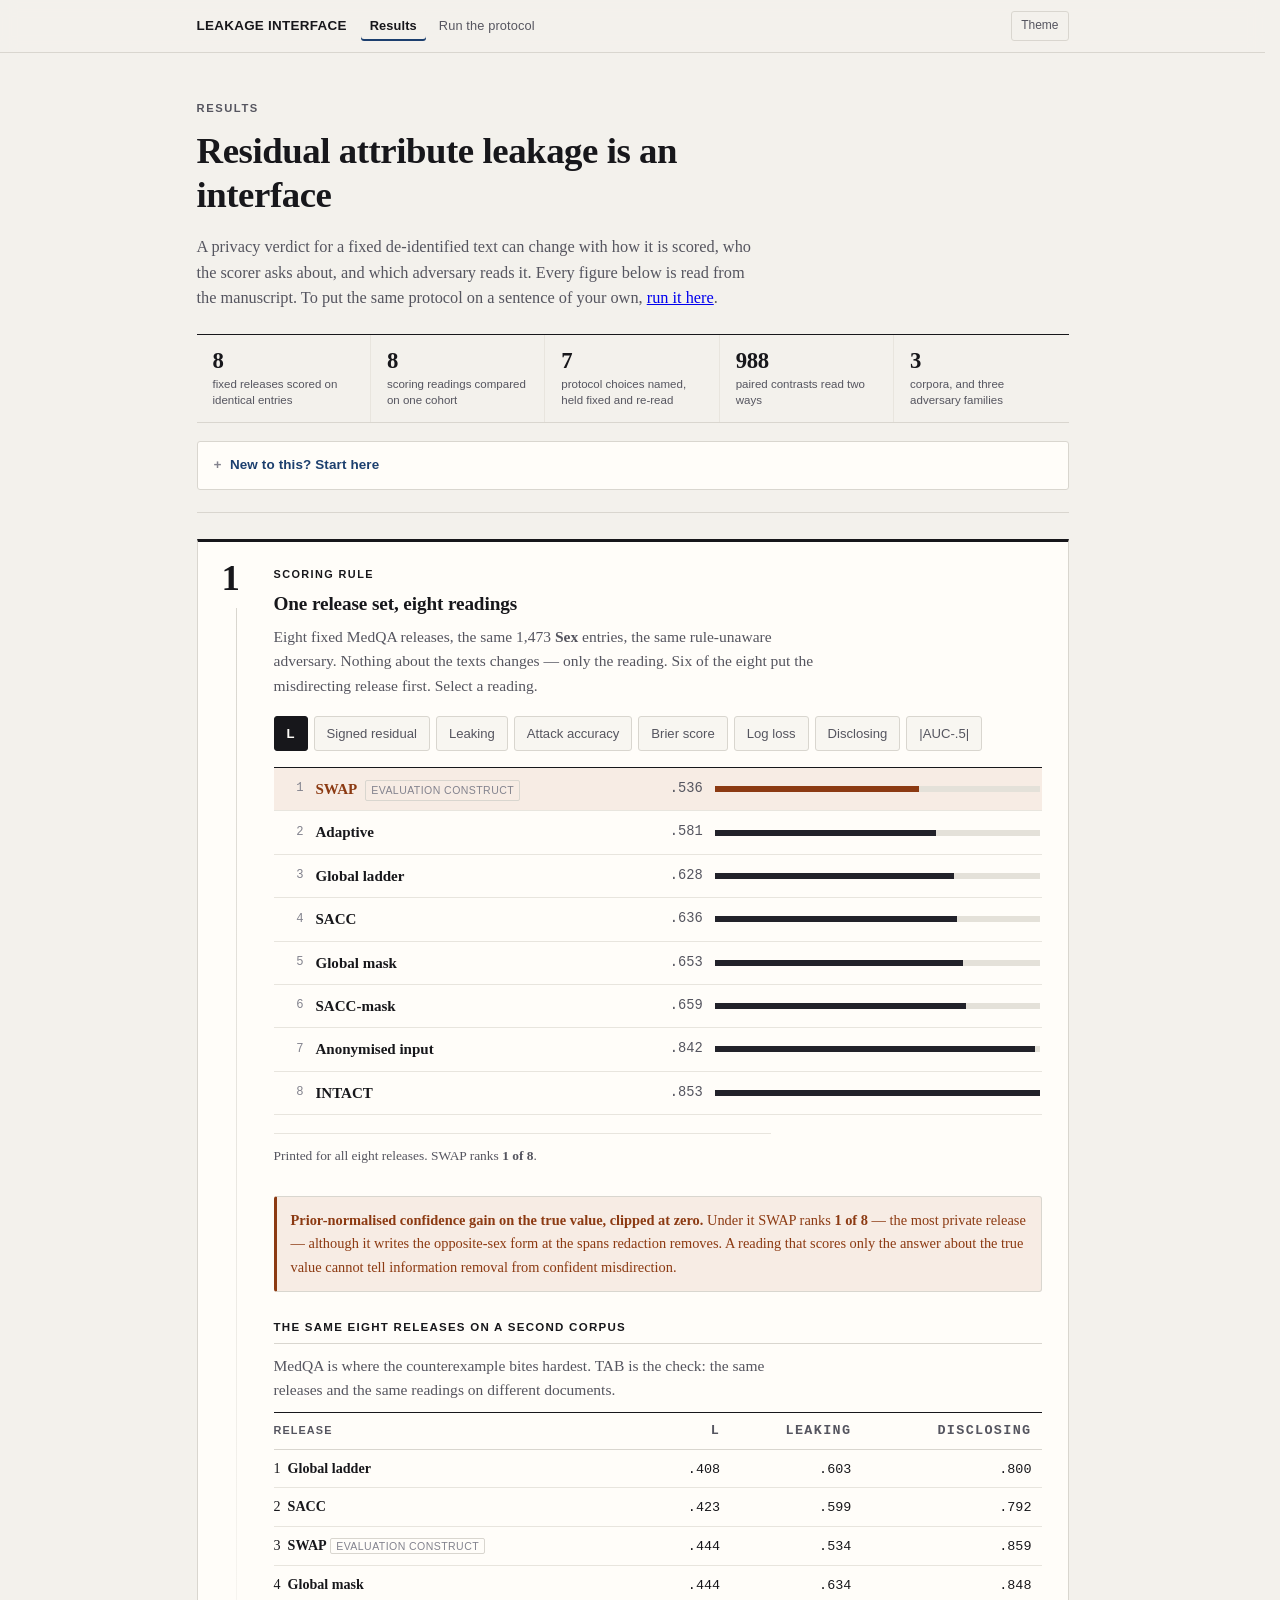
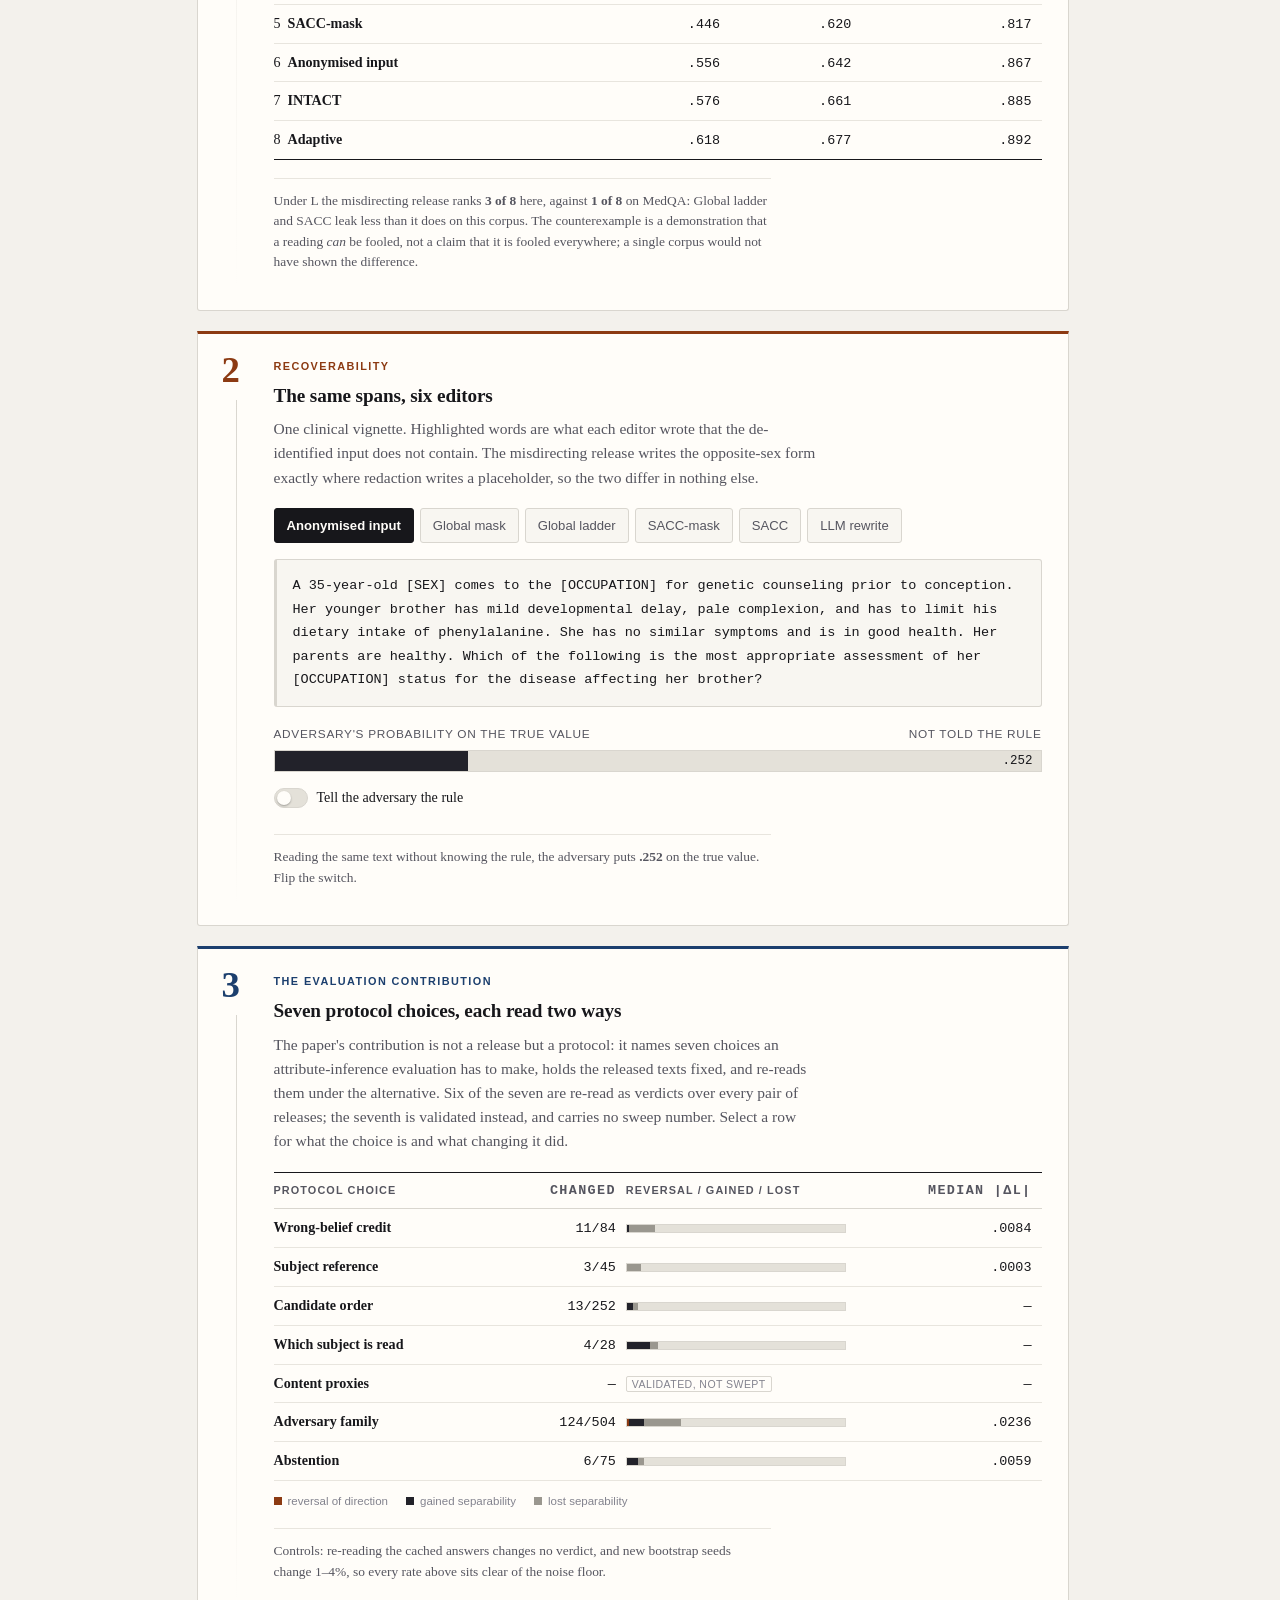
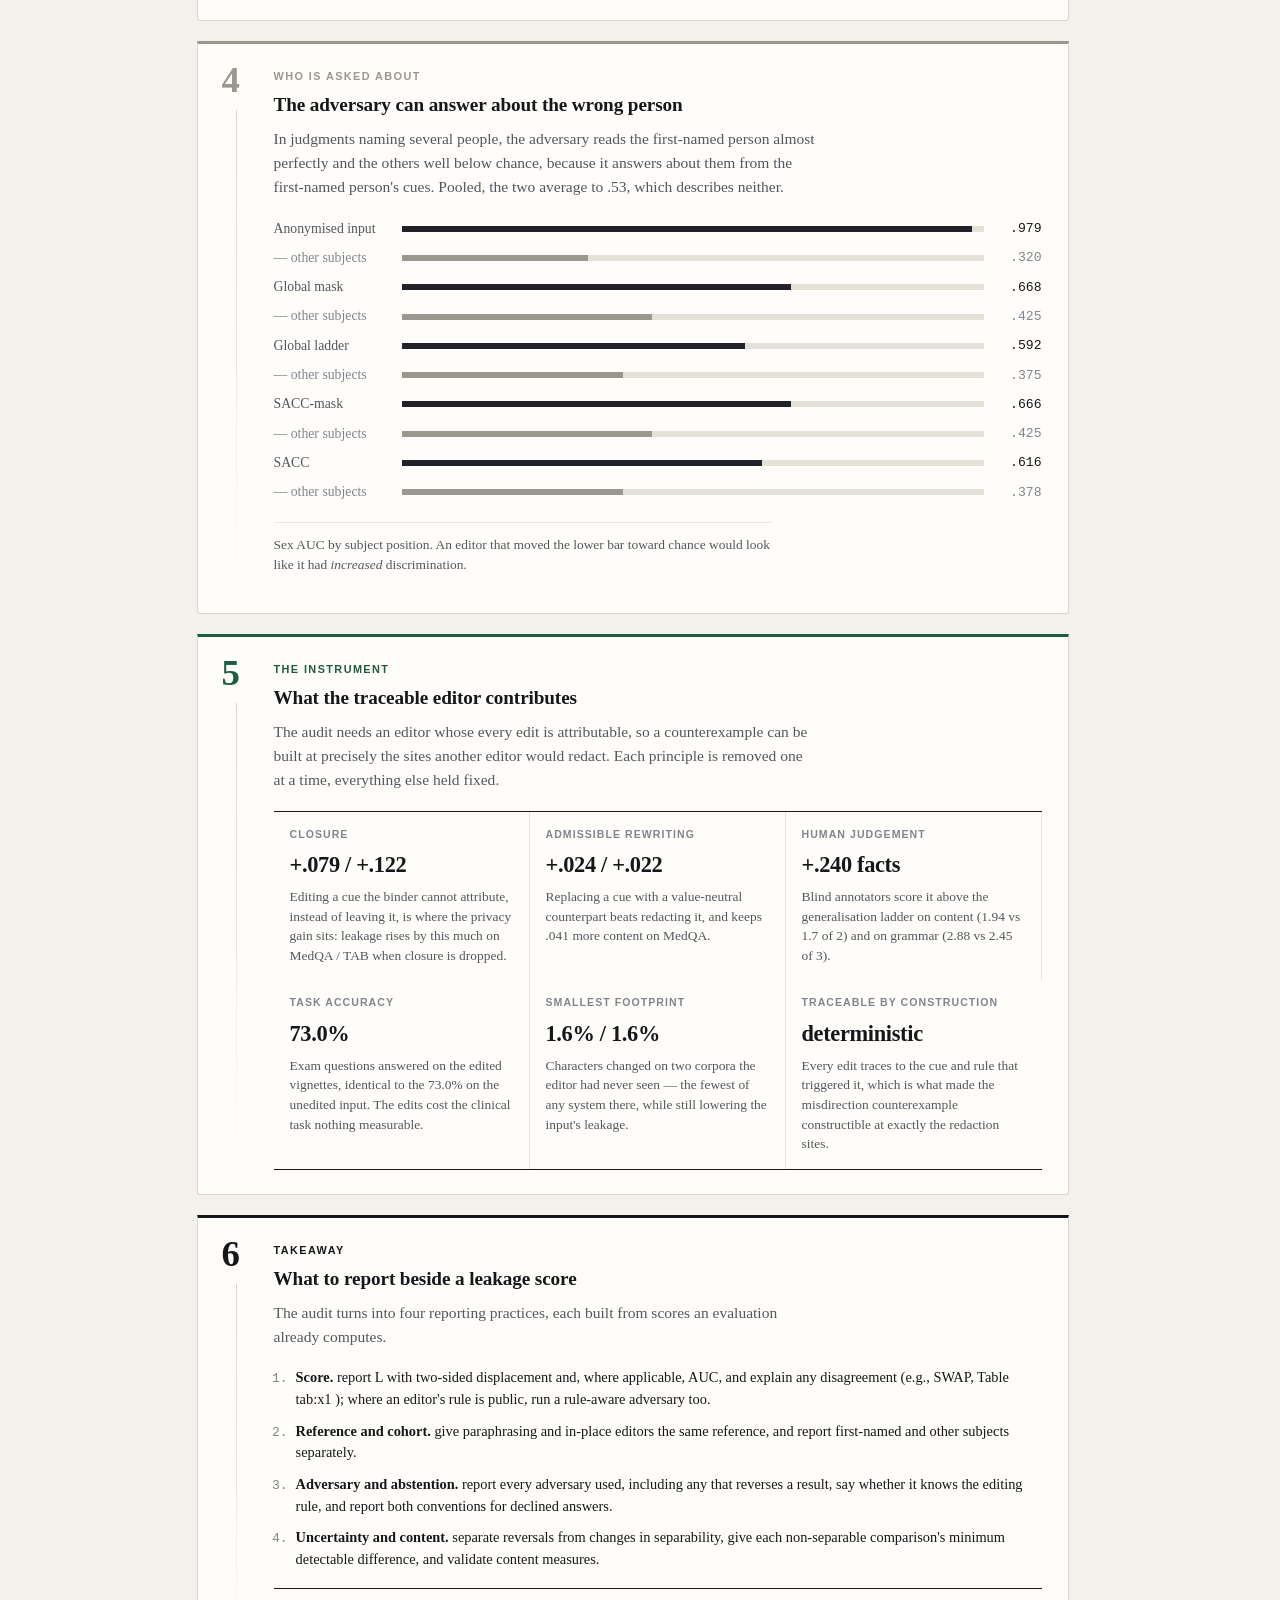
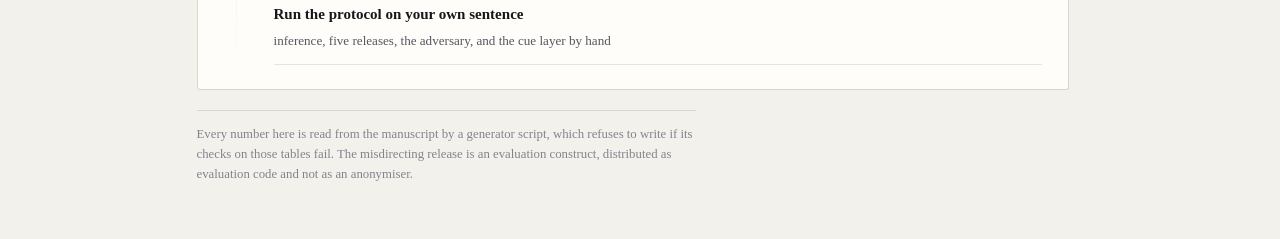
==== site/index.html @ 6dc39e0f "Serve the demo from the Space only Two live copies of the same pages can drift, and only one of them" ====
<!doctype html>
<html lang="en">
<head>
<meta charset="utf-8">
<meta name="viewport" content="width=device-width, initial-scale=1">
<link rel="stylesheet" href="app.css">
<meta name="description" content="Results of a study of how privacy verdicts for de-identified text depend on the evaluation interface.">
<title>Results — Leakage Interface</title>
</head>
<body data-page="results">
<nav><div class="wrap">
  <span class="brand">Leakage Interface</span>
  <a href="index.html" data-s="results">Results</a>
  <a href="analyse.html" data-s="analyse">Run the protocol</a>
  <span class="sp"></span>
  <button class="theme" id="theme" aria-label="Switch colour theme">Theme</button>
</div></nav>
<div class="wrap">
<header>
  <p class="kicker">Results</p>
  <h1>Residual attribute leakage is an interface</h1>
  <p class="tagline">A privacy verdict for a fixed de-identified text can change with how it is
  scored, who the scorer asks about, and which adversary reads it. Every figure below is read from
  the manuscript. To put the same protocol on a sentence of your
  own, <a href="analyse.html">run it here</a>.</p>
  <div class="stats" id="stats" data-ready>Loading…</div>
  <div id="primer"></div>
</header>

<section data-n="1" data-rail="ink">
  <p class="eyebrow">Scoring rule</p>
  <h2>One release set, eight readings</h2>
  <p class="lede">Eight fixed MedQA releases, the same 1,473 <b>Sex</b> entries, the same
  rule-unaware adversary. Nothing about the texts changes — only the reading. Six of the eight put
  the misdirecting release first. Select a reading.</p>
  <div id="readings"></div><div class="board" id="board"></div><div id="verdict"></div>
  <h3 class="step">The same eight releases on a second corpus</h3>
  <p class="lede" style="margin-bottom:10px">MedQA is where the counterexample bites hardest. TAB
  is the check: the same releases and the same readings on different documents.</p>
  <table id="tabboard"><thead><tr><th>Release</th><th class="n">L</th><th class="n">Leaking</th>
    <th class="n">Disclosing</th></tr></thead><tbody></tbody></table>
  <p class="note" id="tabnote"></p>
</section>

<section data-n="2" data-rail="flag">
  <p class="eyebrow">Recoverability</p>
  <h2>The same spans, six editors</h2>
  <p class="lede">One clinical vignette. Highlighted words are what each editor wrote that the
  de-identified input does not contain. The misdirecting release writes the opposite-sex form
  exactly where redaction writes a placeholder, so the two differ in nothing else.</p>
  <div id="editors"></div><pre id="text"></pre>
  <div class="gauge">
    <div class="lab"><span>Adversary's probability on the true value</span>
      <span id="glab"></span></div>
    <div class="bar"><i id="gbar"></i><span id="gval"></span></div>
  </div>
  <div class="switch" id="sw" role="switch" tabindex="0" aria-checked="false">
    <i></i><span>Tell the adversary the rule</span></div>
  <p class="note" id="rdetail"></p>
</section>

<section data-n="3" data-rail="blue">
  <p class="eyebrow">The evaluation contribution</p>
  <h2>Seven protocol choices, each read two ways</h2>
  <p class="lede">The paper's contribution is not a release but a protocol: it names seven choices
  an attribute-inference evaluation has to make, holds the released texts fixed, and re-reads them
  under the alternative. Six of the seven are re-read as verdicts over every pair of releases; the
  seventh is validated instead, and carries no sweep number. Select a row for what the choice is
  and what changing it did.</p>
  <table id="choices"><thead><tr><th>Protocol choice</th><th class="n">Changed</th>
    <th style="width:30%">Reversal / gained / lost</th><th class="n">Median |&Delta;L|</th>
    </tr></thead><tbody></tbody></table>
  <div class="legend">
    <span><i class="key" style="background:var(--flag)"></i>reversal of direction</span>
    <span><i class="key" style="background:var(--bar)"></i>gained separability</span>
    <span><i class="key" style="background:var(--bar2)"></i>lost separability</span></div>
  <p class="note">Controls: re-reading the cached answers changes no verdict, and new bootstrap
  seeds change 1–4%, so every rate above sits clear of the noise floor.</p>
</section>

<section data-n="4" data-rail="grey">
  <p class="eyebrow">Who is asked about</p>
  <h2>The adversary can answer about the wrong person</h2>
  <p class="lede">In judgments naming several people, the adversary reads the first-named person
  almost perfectly and the others well below chance, because it answers about them from the
  first-named person's cues. Pooled, the two average to .53, which describes neither.</p>
  <div id="person-rows"></div>
  <p class="note">Sex AUC by subject position. An editor that moved the lower bar toward chance
  would look like it had <em>increased</em> discrimination.</p>
</section>

<section data-n="5" data-rail="ok">
  <p class="eyebrow">The instrument</p>
  <h2>What the traceable editor contributes</h2>
  <p class="lede">The audit needs an editor whose every edit is attributable, so a counterexample
  can be built at precisely the sites another editor would redact. Each principle is removed one at
  a time, everything else held fixed.</p>
  <div class="cards" id="edcards"></div>
</section>

<section data-n="6" data-rail="ink">
  <p class="eyebrow">Takeaway</p>
  <h2>What to report beside a leakage score</h2>
  <p class="lede">The audit turns into four reporting practices, each built from scores an
  evaluation already computes.</p>
  <ol class="check" id="check"></ol>
  <div class="next" style="margin-top:18px">
    <a href="analyse.html">Run the protocol on your own sentence <span>inference, five releases, the adversary, and the cue layer by hand</span></a>
  </div>
</section>

<footer id="prov"></footer>
</div>
<script src="app.js"></script>
</body>
</html>
---- site/app.css ----
/* SACC interface explorer.
   The page is typeset like a paper rather than a product: one column of serif prose, rules
   instead of cards, small-caps labels, booktabs tables, and numerals that do not change width.
   Every block the script fills has a fixed number of rows, so switching a control rewrites
   cells and never moves what is below it. */
:root{
  --paper:#f3f1ec; --panel:#fffdf9; --panel2:#f8f6f1; --ink:#17171b; --dim:#55555f;
  --faint:#83838e; --line:#d9d6cf; --line2:#e8e5de; --rule:#17171b;
  --accent:#1c3f6e; --accent-soft:#e6ecf4;
  --flag:#8c3a12; --flag-soft:#f7ece4; --ok:#1d5c3e; --mark:#f6e6a8;
  --bar:#22222a; --bar2:#9a978f; --bar3:#e4e1d9;
  --serif:"Charter","Charis SIL","Source Serif 4","Libertinus Serif","Linux Libertine O",
    Georgia,"Times New Roman",Times,serif;
  --sans:ui-sans-serif,-apple-system,"Segoe UI",Roboto,Helvetica,Arial,sans-serif;
  --mono:ui-monospace,SFMono-Regular,Menlo,Consolas,monospace;
  --r:3px; --shadow:none;
  --bg:var(--paper);
}
@media (prefers-color-scheme:dark){ :root:not([data-theme="light"]){
  --paper:#111113; --panel:#18191c; --panel2:#141518; --ink:#ecedf0; --dim:#a3a3ad;
  --faint:#7a7a85; --line:#2c2d32; --line2:#232429; --rule:#c9cad0;
  --accent:#8bb9de; --accent-soft:#16222c;
  --flag:#e4a077; --flag-soft:#281c14; --ok:#78c49e; --mark:#564a1f;
  --bar:#e4e5e9; --bar2:#71717b; --bar3:#282930;
}}
:root[data-theme="dark"]{
  --paper:#111113; --panel:#18191c; --panel2:#141518; --ink:#ecedf0; --dim:#a3a3ad;
  --faint:#7a7a85; --line:#2c2d32; --line2:#232429; --rule:#c9cad0;
  --accent:#8bb9de; --accent-soft:#16222c;
  --flag:#e4a077; --flag-soft:#281c14; --ok:#78c49e; --mark:#564a1f;
  --bar:#e4e5e9; --bar2:#71717b; --bar3:#282930;
}
*,*::before,*::after{box-sizing:border-box}
/* the gutter is reserved whether or not the page overflows, so a panel that grows cannot
   shove the whole column sideways */
html{scroll-behavior:smooth;scroll-padding-top:62px;scrollbar-gutter:stable}
@media (prefers-reduced-motion:reduce){ html{scroll-behavior:auto}
  *{animation-duration:.01ms !important;transition-duration:.01ms !important} }
body{margin:0;background:var(--paper);color:var(--ink);-webkit-font-smoothing:antialiased;
  font:17px/1.62 var(--serif);font-variant-numeric:tabular-nums;
  text-rendering:optimizeLegibility;counter-reset:sec fig}
.wrap{max-width:912px;margin:0 auto;padding:0 20px}

/* running head */
nav{position:sticky;top:0;z-index:30;background:color-mix(in srgb,var(--paper) 92%,transparent);
  backdrop-filter:blur(8px);border-bottom:1px solid var(--line)}
nav .wrap{display:flex;align-items:center;gap:4px;height:52px;overflow-x:auto;
  scrollbar-width:none}
nav .wrap::-webkit-scrollbar{display:none}
nav a{color:var(--dim);text-decoration:none;font-family:var(--sans);font-size:.8rem;
  padding:5px 9px;border-radius:var(--r);white-space:nowrap;letter-spacing:.01em}
nav a:hover{color:var(--ink);background:var(--line2)}
nav a[aria-current="true"]{color:var(--ink);font-weight:600;
  box-shadow:inset 0 -2px 0 var(--accent)}
nav .sp{flex:1}
.brand{font-family:var(--sans);font-weight:700;font-size:.84rem;letter-spacing:.02em;
  margin-right:10px;white-space:nowrap;text-transform:uppercase}
.theme{border:1px solid var(--line);background:transparent;color:var(--dim);border-radius:var(--r);
  padding:4px 9px;font:inherit;font-family:var(--sans);font-size:.75rem;cursor:pointer}

/* title block, set like a preprint */
header{padding:46px 0 22px;border-bottom:1px solid var(--line);margin-bottom:26px}
.kicker{color:var(--dim);font-family:var(--sans);font-size:.7rem;letter-spacing:.14em;
  text-transform:uppercase;font-weight:650;margin:0 0 12px}
h1{font-size:clamp(1.7rem,4vw,2.3rem);line-height:1.18;letter-spacing:-.012em;
  margin:0 0 .5em;max-width:30ch;font-weight:650}
.tagline{font-size:1.02rem;color:var(--dim);max-width:68ch;margin:0 0 24px;line-height:1.55}
.hero-sm{padding:40px 0 16px}
.hero-sm h1{font-size:clamp(1.45rem,3.2vw,1.9rem);max-width:34ch}

/* the summary figures under the title */
.stats{display:grid;grid-template-columns:repeat(auto-fit,minmax(138px,1fr));gap:0;margin:0;
  border-top:1px solid var(--rule);border-bottom:1px solid var(--line)}
.stat{padding:12px 16px 13px;border-right:1px solid var(--line2)}
.stat:last-child{border-right:0}
.stat b{display:block;font-size:1.42rem;letter-spacing:-.015em;font-weight:650;line-height:1.2}
.stat span{color:var(--dim);font-family:var(--sans);font-size:.72rem;line-height:1.38;
  display:block;margin-top:3px}

/* numbered sections, separated by rules rather than floated in cards */
section{background:var(--panel);border:1px solid var(--line);border-radius:var(--r);
  padding:24px 26px;margin:0 0 20px;box-shadow:none}
.eyebrow{color:var(--dim);font-family:var(--sans);font-size:.68rem;letter-spacing:.13em;
  text-transform:uppercase;font-weight:700;margin:0 0 8px}
h2{font-size:1.2rem;letter-spacing:-.006em;margin:0 0 .45em;font-weight:650;line-height:1.3}
section>h2::before{counter-increment:sec;content:counter(sec) "\00a0\00a0";color:var(--faint);
  font-variant-numeric:tabular-nums;font-weight:600}
.lede{color:var(--dim);font-size:.97rem;margin:0 0 18px;max-width:70ch;line-height:1.56}
/* footnote: a short rule and small type, as under a page of a paper */
.note{font-size:.84rem;color:var(--dim);margin-top:18px;padding-top:12px;
  border-top:1px solid var(--line2);max-width:74ch;line-height:1.52}
.note.flagged{color:var(--flag);border-top-color:var(--flag);background:none;padding-left:0}
h3.step{font-family:var(--sans);font-size:.72rem;color:var(--ink);text-transform:uppercase;
  letter-spacing:.11em;margin:26px 0 10px;font-weight:700;padding-bottom:6px;
  border-bottom:1px solid var(--line)}
.src{display:block;margin-top:6px;font-size:.7rem;color:var(--faint);
  font-family:var(--mono);word-break:break-word}

/* ---------- tables, set the way a paper sets them: rules, no boxes, no zebra ---------- */
table{width:100%;border-collapse:collapse;font-size:.88rem;margin:2px 0 4px}
thead th{border-top:1px solid var(--rule);border-bottom:1px solid var(--line)}
th,td{text-align:left;padding:7px 10px 7px 0;border-bottom:1px solid var(--line2);
  vertical-align:baseline}
th{color:var(--dim);font-family:var(--sans);font-weight:650;font-size:.68rem;
  letter-spacing:.1em;text-transform:uppercase}
tbody tr:last-child td{border-bottom:1px solid var(--rule)}
td.n,th.n{text-align:right;font-variant-numeric:tabular-nums;font-family:var(--mono);
  font-size:.84rem}
tr.click{cursor:pointer} tr.click:hover{background:var(--panel2)}
tr.detail td{color:var(--dim);font-size:.85rem;background:var(--panel2);
  border-bottom:1px solid var(--line)}

/* the fixed-row readouts: label, value, gloss. Three columns, and a cell is two lines tall
   whether it holds one line or two, so no state of the page is taller than another. */
table.spec{font-size:.86rem;margin:0}
table.spec th{width:9.5em;color:var(--faint);padding:8px 12px 8px 0;font-size:.66rem;
  white-space:nowrap}
/* two lines of gloss, always: a one-line and a two-line cell occupy the same box, so changing
   the model or the attribute rewrites words without moving the rest of the page */
table.spec td{height:3.15em;padding:8px 12px 8px 0}
/* the value column is one line by construction: a cell that wrapped to two made its whole row
   taller, which is what moved the page when the model changed. The full string stays in the
   cell's title, and every value here is also shown in the field it came from. */
table.spec td.v{width:13em;max-width:13em;font-family:var(--mono);font-size:.82rem;
  color:var(--ink);font-weight:500;white-space:nowrap;overflow:hidden;text-overflow:ellipsis}
table.spec td.w{color:var(--dim);font-size:.84rem;line-height:1.45;padding-right:0;
  min-width:17em}
table.spec tr:last-child td{border-bottom:1px solid var(--rule)}
table.spec tr:first-child th,table.spec tr:first-child td{border-top:1px solid var(--rule)}
table.spec tr.flag td.v{color:var(--flag);font-weight:600}
table.spec tr.flag td.w{color:var(--flag)}
table.mini{width:100%;border-collapse:collapse;font-size:.84rem;margin:0 0 10px}
table.mini td{padding:6px 10px 6px 0;border-bottom:1px solid var(--line2);vertical-align:baseline}
table.mini tr:last-child td{border-bottom:1px solid var(--rule)}
table.mini td:first-child{width:3.4em;text-align:right;font-variant-numeric:tabular-nums;
  font-family:var(--mono);color:var(--ink);padding-right:14px}

/* ---------- controls: typographic, not glossy ---------- */
.pills{display:flex;flex-wrap:wrap;gap:6px;margin-bottom:16px}
.pills.seg{gap:0;border:1px solid var(--line);border-radius:var(--r);overflow:hidden;
  width:max-content;max-width:100%}
button{font:inherit;font-family:var(--sans);font-size:.82rem;cursor:pointer;
  border:1px solid var(--line);background:var(--panel2);color:var(--dim);border-radius:var(--r);
  padding:6px 12px;transition:background .12s,color .12s,border-color .12s}
button:hover{border-color:var(--bar2);color:var(--ink)}
button[aria-pressed="true"]{background:var(--ink);color:var(--panel);border-color:var(--ink);
  font-weight:600}
.seg button{border-radius:0;border:0;border-right:1px solid var(--line);background:transparent;
  padding:7px 14px}
.seg button:last-child{border-right:0}
/* the active mode has to be unmistakable: the panel below means something different in each */
.seg button[aria-pressed="true"]{background:var(--ink);color:var(--panel);font-weight:650;
  box-shadow:inset 0 -3px 0 color-mix(in srgb,var(--ink) 60%,var(--panel))}
.seg button[aria-pressed="true"]:hover{color:var(--panel)}
button:focus-visible,a:focus-visible,[tabindex]:focus-visible{outline:2px solid var(--accent);
  outline-offset:2px}
.fld{display:block;margin-bottom:10px}
.fld>span{display:block;font-family:var(--sans);font-size:.68rem;color:var(--faint);
  text-transform:uppercase;letter-spacing:.1em;font-weight:700;margin-bottom:5px}
.fld input,.fld select{width:100%;font:inherit;font-family:var(--mono);font-size:.84rem;
  color:var(--ink);background:var(--panel2);border:1px solid var(--line);border-radius:var(--r);
  padding:8px 10px}
.fld textarea{min-height:118px}
.fld input:disabled,.fld select:disabled{background:var(--paper);color:var(--dim);
  border-style:dashed;cursor:not-allowed;opacity:1}
.fld>span em{font-style:italic;text-transform:none;letter-spacing:0;color:var(--dim);
  font-family:var(--serif);font-weight:400;font-size:.8rem}
label.opt{display:flex;gap:9px;align-items:flex-start;font-size:.86rem;color:var(--dim);
  margin:0 0 12px;cursor:pointer}
label.opt input{margin:4px 0 0;flex:none;accent-color:var(--accent)}
.grid2{display:grid;grid-template-columns:1fr 1fr;gap:16px;margin-bottom:6px}
.grid2.tight{gap:12px;margin:0}
@media (max-width:700px){ .grid2{grid-template-columns:1fr} }
textarea{width:100%;min-height:104px;font:13.5px/1.7 var(--mono);
  color:var(--ink);background:var(--panel2);border:1px solid var(--line);border-radius:var(--r);
  padding:13px;resize:vertical}
.toolbar{display:flex;gap:8px;align-items:center;flex-wrap:wrap;margin:12px 0}
.count{font-family:var(--sans);font-size:.76rem;color:var(--faint);margin-left:auto;
  font-variant-numeric:tabular-nums}

/* ---------- the ranked board ---------- */
.board{display:flex;flex-direction:column;gap:0;border-top:1px solid var(--rule)}
.row{display:grid;grid-template-columns:28px 1fr 66px minmax(90px,1.05fr);gap:12px;
  align-items:center;padding:9px 2px;border-bottom:1px solid var(--line2)}
.row:last-child{border-bottom:1px solid var(--rule)}
.row:hover{background:var(--panel2)}
.row .pos{color:var(--faint);font-size:.76rem;font-variant-numeric:tabular-nums;text-align:right;
  font-family:var(--mono)}
.row .nm{min-width:0;display:flex;align-items:baseline;gap:8px;flex-wrap:wrap}
.row .nm b{font-weight:650;font-size:.94rem}
.row .val{text-align:right;font-variant-numeric:tabular-nums;font-size:.86rem;color:var(--dim);
  font-family:var(--mono)}
.track{height:6px;background:var(--bar3);border-radius:0;overflow:hidden}
.track i{display:block;height:100%;background:var(--bar);
  transition:width .4s cubic-bezier(.4,0,.2,1)}
.row.flag{background:var(--flag-soft)}
.row.flag .nm b{color:var(--flag)} .row.flag .track i{background:var(--flag)}
.tag{font-family:var(--sans);font-size:.66rem;border:1px solid var(--line);border-radius:2px;
  padding:1px 5px;color:var(--faint);white-space:nowrap;letter-spacing:.04em;
  text-transform:uppercase}
.verdict{margin-top:16px;padding:12px 14px;border-radius:var(--r);font-size:.9rem;
  border:1px solid var(--line);border-left:3px solid var(--bar2);background:var(--panel2)}
.verdict.flagged{border-color:var(--line);border-left-color:var(--flag);background:var(--flag-soft);
  color:var(--flag)}
.verdict.clean{border-color:var(--line);border-left-color:var(--ok);color:var(--ok)}
.verdict b{font-weight:650}

/* ---------- quoted passages ---------- */
pre{white-space:pre-wrap;word-break:break-word;background:var(--panel2);
  border:1px solid var(--line);border-left:3px solid var(--line);border-radius:var(--r);
  padding:14px 16px;margin:0;font:13.5px/1.75 var(--mono)}
pre.mini{font-size:12.5px;line-height:1.65;padding:11px 12px;margin:0 0 8px}
mark{background:var(--mark);color:inherit;border-radius:0;padding:0 2px;font-weight:600;
  box-shadow:0 1px 0 color-mix(in srgb,var(--ink) 25%,transparent)}
code{font-family:var(--mono);font-size:.86em;background:var(--panel2);
  border:1px solid var(--line2);border-radius:2px;padding:1px 4px}

/* ---------- figures ---------- */
.gauge{margin-top:18px}
.gauge .lab{display:flex;justify-content:space-between;font-family:var(--sans);font-size:.74rem;
  color:var(--dim);margin-bottom:6px;text-transform:uppercase;letter-spacing:.06em}
.gauge .bar{height:22px;background:var(--bar3);border-radius:0;overflow:hidden;position:relative;
  border:1px solid var(--line)}
.gauge .bar i{position:absolute;inset:0 auto 0 0;background:var(--bar);
  transition:width .5s cubic-bezier(.4,0,.2,1)}
.gauge .bar span{position:absolute;right:8px;top:0;line-height:20px;font-size:.78rem;
  font-family:var(--mono);font-variant-numeric:tabular-nums;color:var(--ink)}
.stack{display:flex;height:9px;border-radius:0;overflow:hidden;background:var(--bar3);
  border:1px solid var(--line)}
.stack i{display:block;height:100%}
.legend{display:flex;gap:18px;font-family:var(--sans);font-size:.72rem;color:var(--faint);
  margin-top:11px;flex-wrap:wrap}
.key{display:inline-block;width:8px;height:8px;border-radius:0;margin-right:6px}
.pair{display:flex;align-items:center;gap:10px;margin:7px 0;font-size:.86rem}
.pair .nmw{flex:0 0 118px;color:var(--dim)}
.pair .track{flex:1}
.pair .v{flex:0 0 48px;text-align:right;font-variant-numeric:tabular-nums;font-family:var(--mono);
  font-size:.82rem}
.switch{display:inline-flex;align-items:center;gap:9px;font-size:.88rem;cursor:pointer;
  margin-top:14px;user-select:none}
.switch i{width:34px;height:20px;border-radius:999px;background:var(--bar3);position:relative;
  transition:background .2s;flex:none;border:1px solid var(--line)}
.switch i::after{content:"";position:absolute;top:2px;left:2px;width:14px;height:14px;
  border-radius:50%;background:var(--panel);transition:transform .2s;
  box-shadow:0 1px 2px rgba(0,0,0,.3)}
.switch[aria-checked="true"] i{background:var(--flag)}
.switch[aria-checked="true"] i::after{transform:translateX(14px)}

/* ---------- cards, kept but flattened to boxed notes ---------- */
.cards{display:grid;grid-template-columns:repeat(auto-fit,minmax(214px,1fr));gap:0;
  border-top:1px solid var(--rule);border-bottom:1px solid var(--rule)}
.card{border:0;border-right:1px solid var(--line2);border-radius:0;padding:14px 16px 15px;
  background:transparent}
.card:last-child{border-right:0}
.card h3{margin:0 0 4px;font-family:var(--sans);font-size:.66rem;color:var(--faint);
  font-weight:700;letter-spacing:.1em;text-transform:uppercase}
.card .big{font-size:1.4rem;font-variant-numeric:tabular-nums;letter-spacing:-.015em;
  display:block;margin:3px 0 4px;font-weight:650}
.card p{margin:0;font-size:.84rem;color:var(--dim);line-height:1.46}
.rels{display:grid;grid-template-columns:repeat(auto-fit,minmax(224px,1fr));gap:12px}
.relcard{border:1px solid var(--line);border-radius:var(--r);padding:11px 12px;
  background:var(--panel2)}
.relcard.flag{border-color:var(--flag)}
.relcard h4{margin:0 0 7px;font-family:var(--sans);font-size:.68rem;color:var(--faint);
  text-transform:uppercase;letter-spacing:.09em;font-weight:700}
.relcard.flag h4{color:var(--flag)}
.chips{display:flex;flex-wrap:wrap;gap:7px;margin:10px 0 2px}
.chip{display:inline-flex;gap:5px;align-items:baseline;font-size:.8rem;color:var(--dim);
  background:var(--panel2);border:1px solid var(--line);border-radius:2px;padding:3px 9px}
.chip b{color:var(--ink);font-weight:650} .chip i{color:var(--faint);font-style:normal}
.protostrip{display:flex;flex-wrap:wrap;gap:0;margin:0 0 14px;border-top:1px solid var(--rule);
  border-bottom:1px solid var(--rule)}
.protostrip span{display:inline-flex;gap:7px;align-items:baseline;font-size:.78rem;
  color:var(--dim);background:transparent;border:0;border-right:1px solid var(--line2);
  padding:8px 14px 8px 0;margin-right:14px}
.protostrip span:last-child{border-right:0;margin-right:0}
.protostrip b{color:var(--faint);font-weight:650;font-family:var(--sans);font-size:.66rem;
  text-transform:uppercase;letter-spacing:.09em}
.protostrip i{color:var(--ink);font-style:normal;font-variant-numeric:tabular-nums;
  font-family:var(--mono);font-size:.82rem}

/* ---------- lists and the protocol ---------- */
ol.proto{margin:6px 0 0;padding-left:1.4em}
ol.proto li{font-size:.9rem;color:var(--dim);margin-bottom:8px;line-height:1.52}
ol.proto li::marker{color:var(--faint);font-family:var(--mono);font-size:.82rem}
ol.proto b{color:var(--ink);font-weight:650}
ol.proto code{font-size:12.5px}
ol.check{margin:0;padding-left:1.3em}
ol.check li{margin-bottom:10px;font-size:.9rem;line-height:1.5}
ol.check li::marker{color:var(--faint);font-family:var(--mono);font-size:.82rem}
ol.check b{font-weight:650}

/* ---------- apparatus ---------- */
details.adj{margin:14px 0 0;border:0;border-top:1px solid var(--line2);border-radius:0;
  background:transparent}
details.adj>summary{cursor:pointer;padding:9px 0 0;font-family:var(--sans);font-size:.76rem;
  color:var(--accent);list-style:none;letter-spacing:.01em}
details.adj>summary::-webkit-details-marker{display:none}
details.adj>summary::before{content:"+ ";font-family:var(--mono);color:var(--faint)}
details.adj[open]>summary::before{content:"\2212 "}
details.adj .body{padding:8px 0 4px;font-size:.86rem;color:var(--dim);line-height:1.55}
details.adj .body p{margin:0 0 8px;max-width:74ch}
.next{display:flex;gap:0;flex-wrap:wrap;margin-top:8px;border-top:1px solid var(--rule)}
.next a{display:flex;flex-direction:column;gap:3px;text-decoration:none;color:var(--ink);
  border:0;border-bottom:1px solid var(--line2);background:transparent;border-radius:0;
  padding:13px 0;font-size:.94rem;box-shadow:none;flex:1 1 260px;font-weight:650}
.next a:hover{color:var(--accent)}
.next a span{color:var(--dim);font-size:.82rem;font-weight:400}
.runbar{position:sticky;bottom:0;background:color-mix(in srgb,var(--panel) 95%,transparent);
  backdrop-filter:blur(8px);border-top:1px solid var(--rule);margin:18px -26px -24px;
  padding:13px 26px;border-radius:0 0 var(--r) var(--r);display:flex;gap:10px;align-items:center;
  flex-wrap:wrap}
.runbar button#pRun{background:var(--accent);color:#fff;border-color:var(--accent);
  font-weight:650;padding:9px 18px;font-size:.86rem}
.runbar button#pRun:disabled{opacity:.5;cursor:default}
#pStatus{font-family:var(--sans);font-size:.78rem;color:var(--dim)}
#pOut table{margin-top:4px}
#pOut th,#pOut td{padding:7px 8px 7px 0;font-size:.83rem}
/* ten columns in one measure: the running-head styling widens every label, so this table keeps
   normal case and tight tracking rather than breaking each heading over two lines */
#pOut th{letter-spacing:.02em;text-transform:none;font-size:.72rem;font-weight:650;
  line-height:1.25}
#pOut td.n,#pOut th.n{font-size:.8rem}
footer{color:var(--faint);font-size:.8rem;padding:14px 0 70px;max-width:78ch;line-height:1.55;
  border-top:1px solid var(--line)}
.skel,[data-ready]{color:var(--faint);font-family:var(--sans);font-size:.84rem;padding:36px 0;
  text-align:center}

@media (max-width:700px){ .runbar{margin:16px -18px -18px;padding:11px 18px} }
@media (max-width:640px){
  body{font-size:16px}
  section{padding:18px}
  .row{grid-template-columns:24px 1fr 60px;gap:10px}
  .row .track{display:none}
  .pair .nmw{flex:0 0 94px}
  header{padding:32px 0 18px}
  .stat{border-right:0;border-bottom:1px solid var(--line2)}
  table.spec th{width:7.5em}
  table.spec td.v{width:auto}
}

/* a row whose number the paper does not print for the current reading */
.row.muted .nm b{color:var(--faint);font-weight:500}
.row.muted .val{color:var(--faint)}
.row.muted .track{background:transparent;border-bottom:1px dashed var(--line)}

/* the model strip when the chosen model cannot carry this attribute's option letters */
.protostrip.flagged i{color:var(--flag)}
.protostrip.flagged{border-color:var(--flag)}

/* ---------- the cue-layer panel: the four modes have to look different ---------- */
/* One line of rule, two lines tall, so switching mode rewrites the sentence and moves nothing */
.cuerule{margin:0 0 10px;font-size:.86rem;color:var(--dim);line-height:1.45;min-height:2.6em;
  max-width:76ch;border-left:2px solid var(--line);padding-left:11px}
/* every mode marks what it wrote; only the colour and the weight differ */
#out .ed{border-radius:2px;padding:0 3px;font-weight:600}
#out .ed.red{background:var(--bar3);color:var(--faint);
  box-shadow:inset 0 -1px 0 var(--bar2);letter-spacing:.01em}
#out .ed.neu{background:var(--accent-soft);color:var(--accent);
  box-shadow:inset 0 -2px 0 color-mix(in srgb,var(--accent) 45%,transparent)}
#out .ed.flip{background:var(--flag-soft);color:var(--flag);
  box-shadow:inset 0 -2px 0 var(--flag)}
#out mark{box-shadow:inset 0 -2px 0 color-mix(in srgb,var(--ink) 30%,transparent)}
.cuekey{display:flex;flex-wrap:wrap;gap:16px;margin-top:11px;font-family:var(--sans);
  font-size:.72rem;color:var(--faint)}
.cuekey span{display:inline-flex;align-items:center;gap:6px}
.cuekey .sw{width:13px;height:13px;border-radius:2px;flex:none}
.cuekey .sw.find{background:var(--mark)}
.cuekey .sw.red{background:var(--bar3);border:1px solid var(--bar2)}
.cuekey .sw.neu{background:var(--accent-soft);border:1px solid var(--accent)}
.cuekey .sw.flip{background:var(--flag-soft);border:1px solid var(--flag)}

/* the pressed mode carries the colour its edits use, so button and output agree */
#ops button[aria-pressed="true"][data-i="1"]{background:var(--bar2)}
#ops button[aria-pressed="true"][data-i="2"]{background:var(--accent)}
#ops button[aria-pressed="true"][data-i="3"]{background:var(--flag)}

/* ---------- the four steps, told apart at a glance ----------
   They were four identical panels, so the sequence had to be read to be seen. Each now carries
   its number in the margin at reading size, a rule across the top in its own colour, and a label
   that says what the step is for rather than repeating "Step N". The colours are the ones the
   page already uses for the thing each step is about: the adversary is the accent, the flip is
   the flag. */
section[data-n]{position:relative;padding-left:76px;border-top:3px solid var(--rail);
  border-radius:0 0 var(--r) var(--r)}
section[data-n]::before{content:attr(data-n);position:absolute;left:24px;top:18px;
  font-size:2.3rem;line-height:1;font-weight:650;color:var(--rail);letter-spacing:-.03em}
section[data-n]::after{content:"";position:absolute;left:38px;top:66px;bottom:22px;
  width:1px;background:linear-gradient(var(--line),transparent)}
section[data-n]>h2::before{content:none;counter-increment:none}
section[data-n] .eyebrow{color:var(--rail)}
/* the rail colour follows the meaning of the section, not its number, so the two pages can
   number differently and still use the hue the page already gives that thing */
section[data-n]{--rail:var(--ink)}
section[data-rail="grey"]{--rail:var(--bar2)}
section[data-rail="blue"]{--rail:var(--accent)}
section[data-rail="flag"]{--rail:var(--flag)}
section[data-rail="ok"]{--rail:var(--ok)}
@media (max-width:640px){
  section[data-n]{padding-left:18px;padding-top:46px}
  section[data-n]::before{left:18px;top:12px;font-size:1.6rem}
  section[data-n]::after{display:none}
}

/* the first-time reader's primer: a line when closed, a short page when open */
details.primer{margin:18px 0 0;border:1px solid var(--line);border-radius:var(--r);
  background:var(--panel);padding:0 16px}
details.primer>summary{padding:12px 0;font-size:.84rem;color:var(--accent);font-weight:600}
details.primer .body{padding:4px 0 14px;max-width:72ch}
details.primer .body p{margin:0 0 11px;font-size:.92rem;color:var(--dim);line-height:1.6}
details.primer .body pre.mini{margin:0 0 11px;font-size:12.5px}
details.primer table.spec{margin-top:14px}
details.primer table.spec th{color:var(--ink);font-family:var(--mono);text-transform:none;
  letter-spacing:0;font-size:.78rem;width:8.5em}
details.primer table.spec td{height:auto}
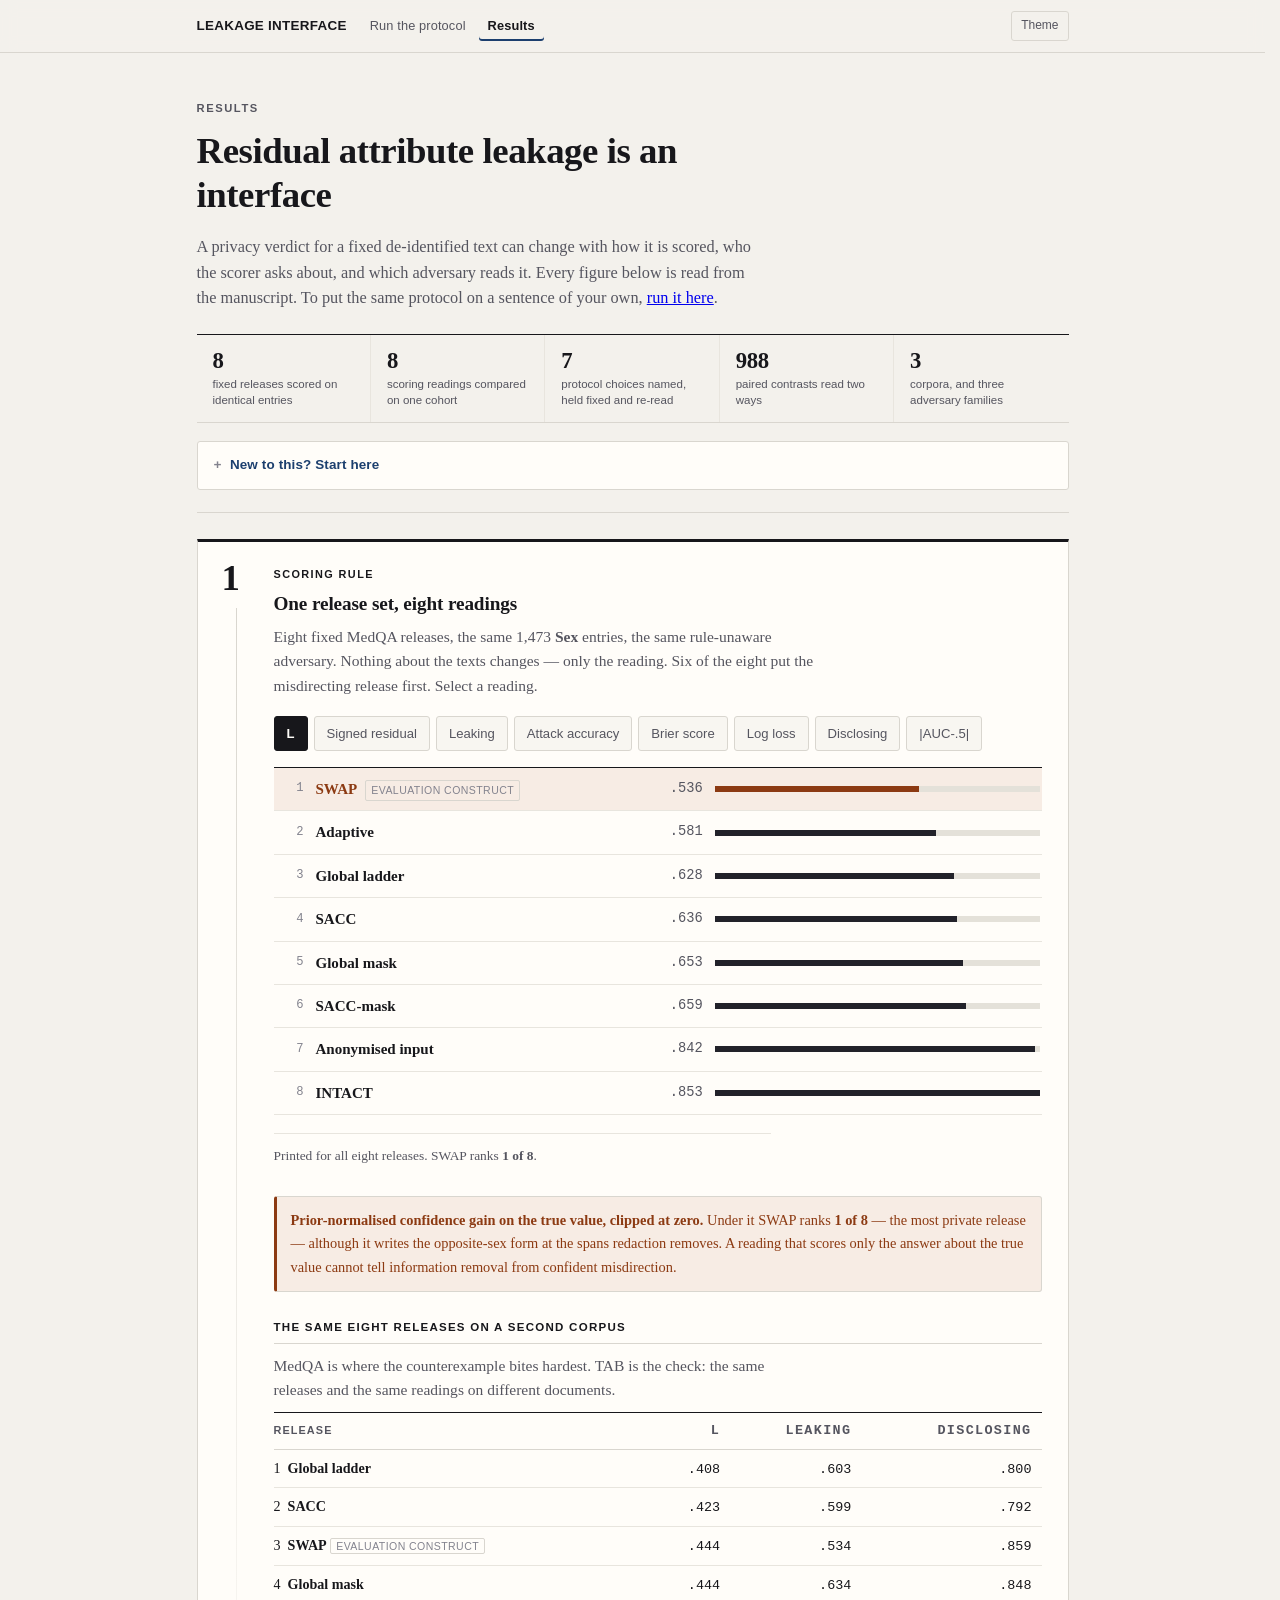
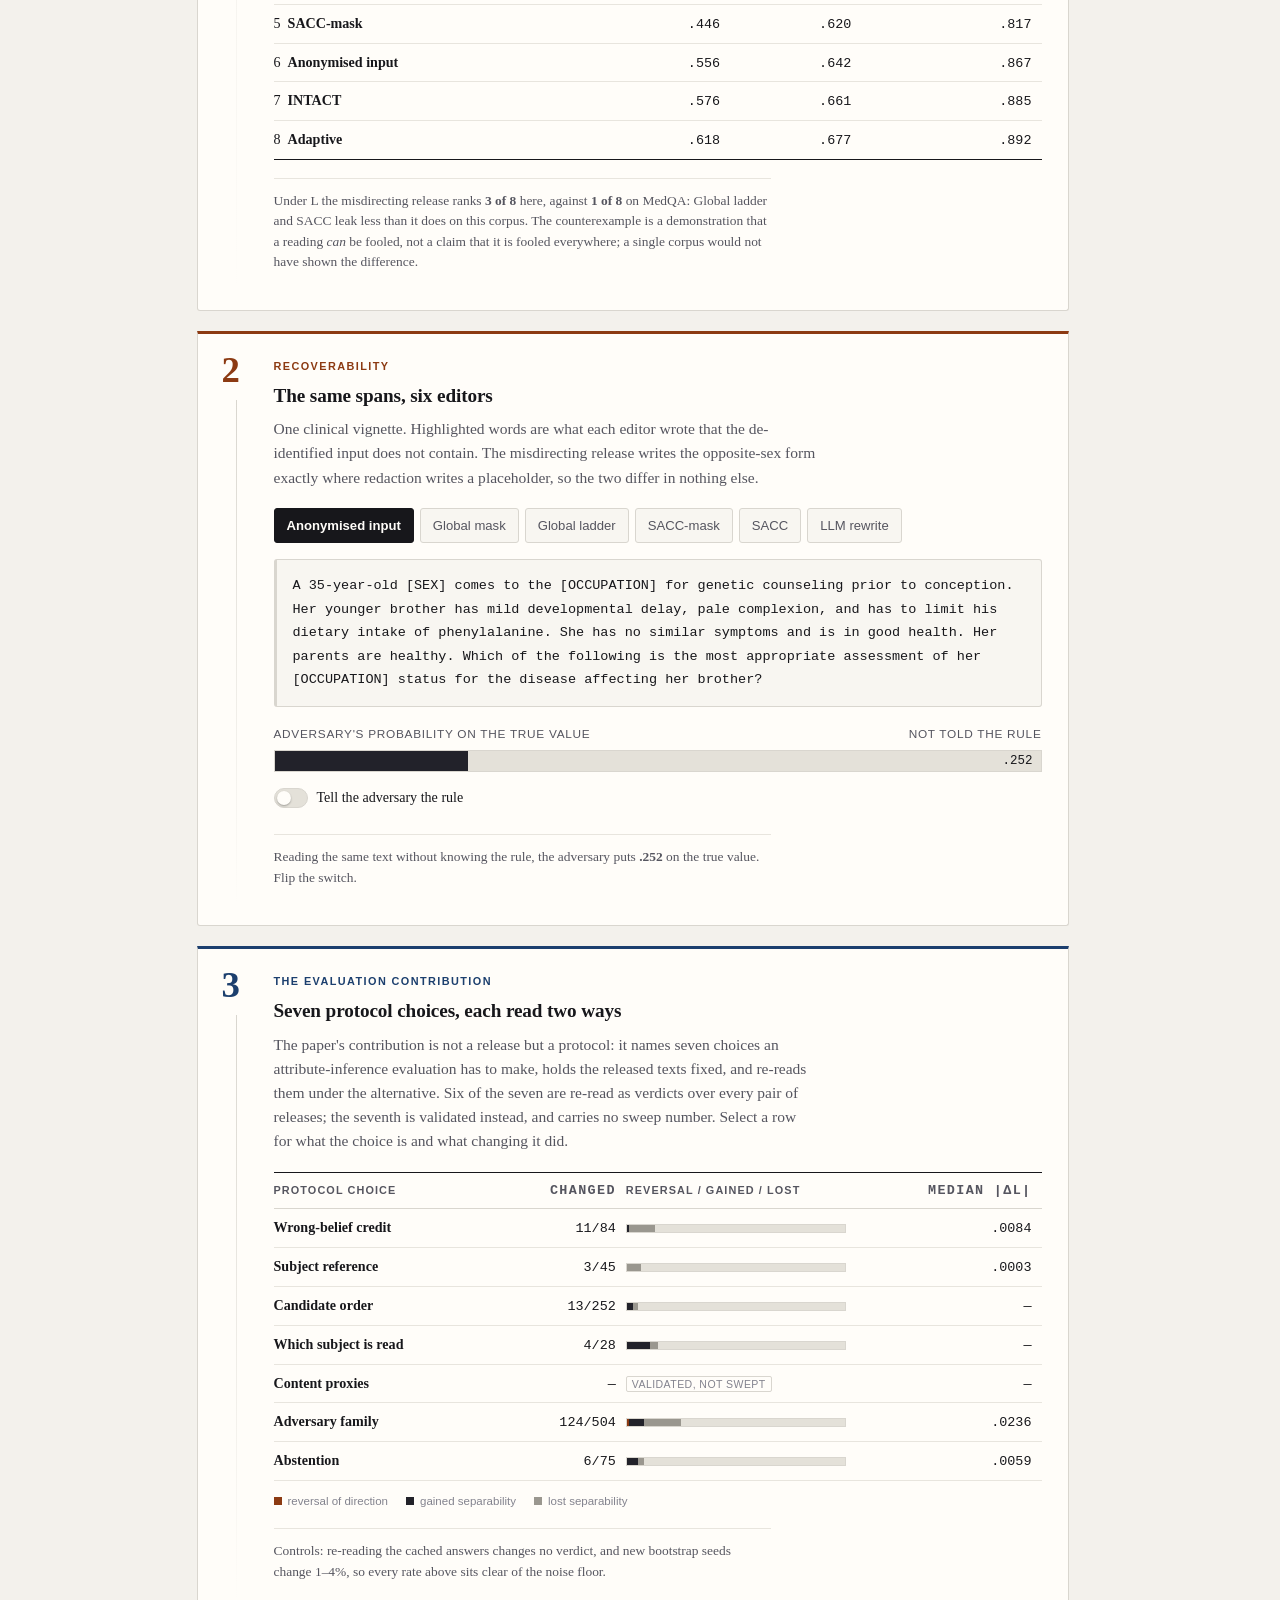
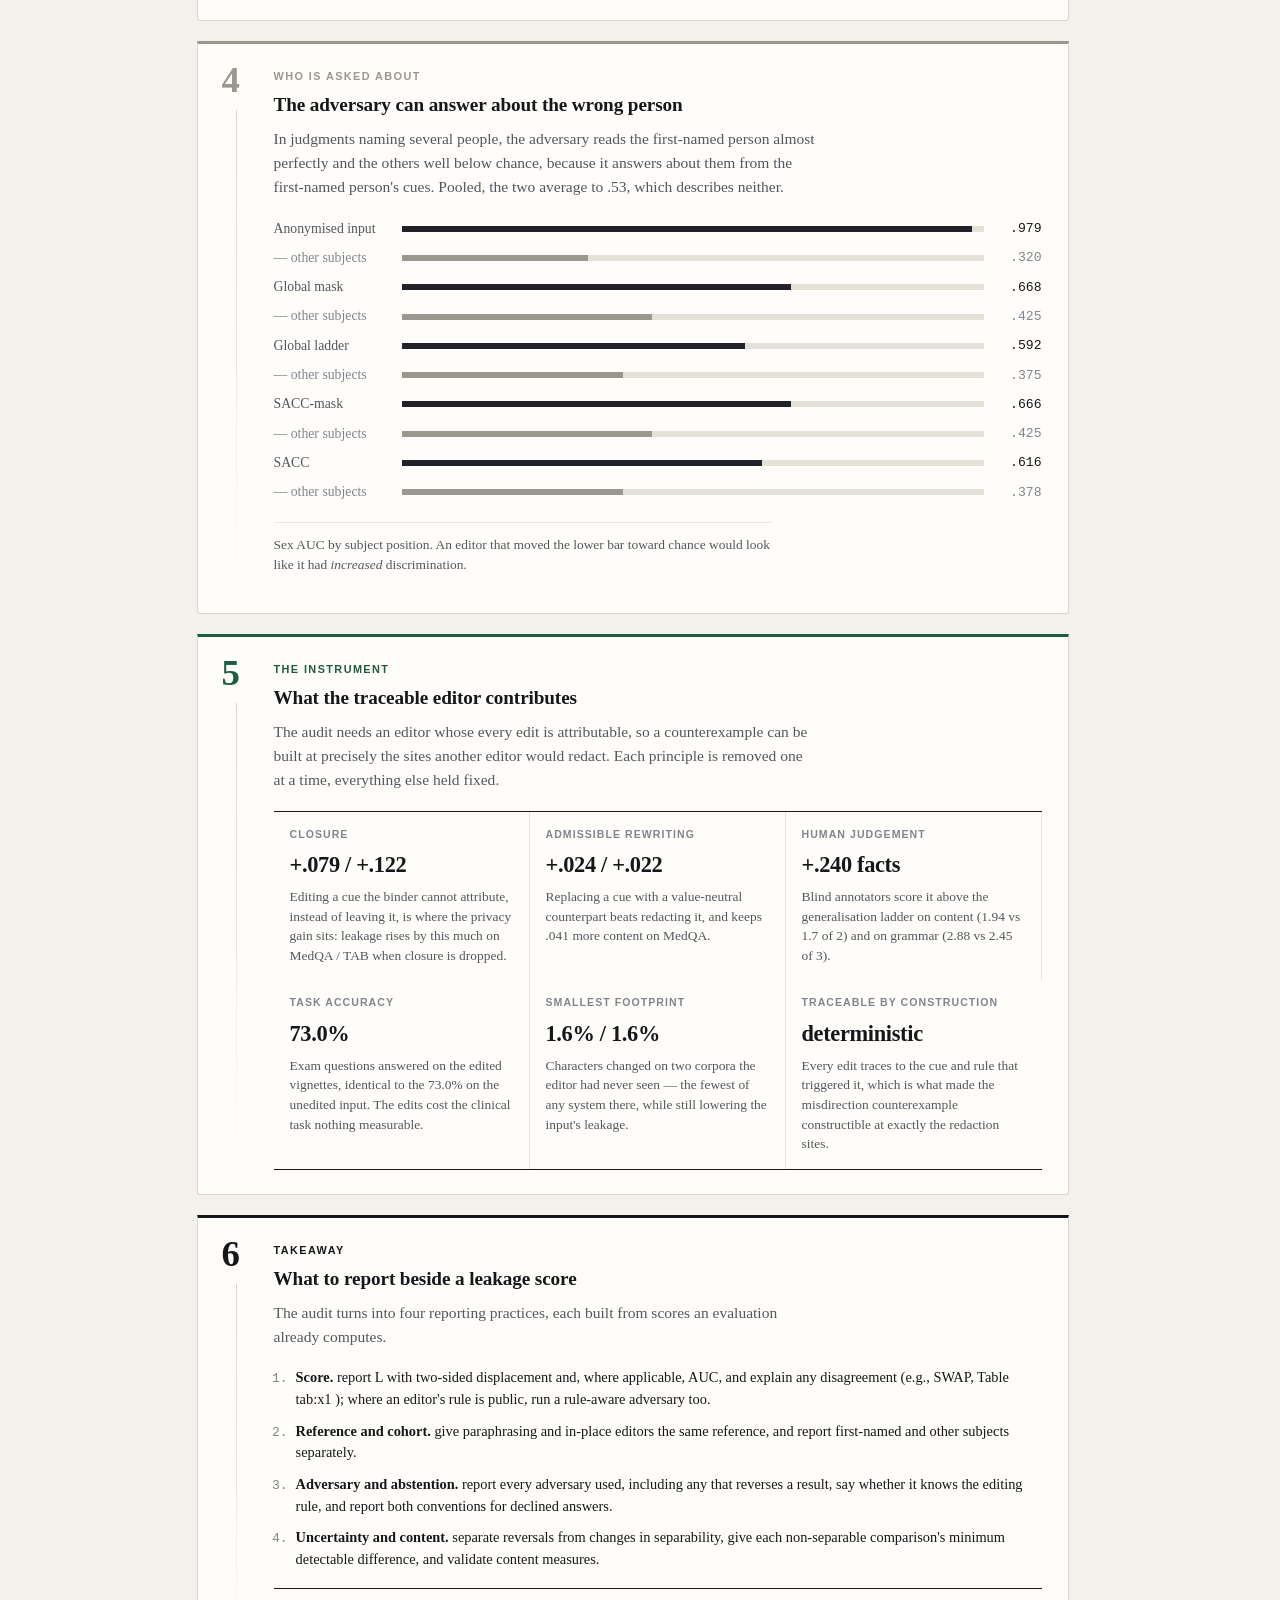
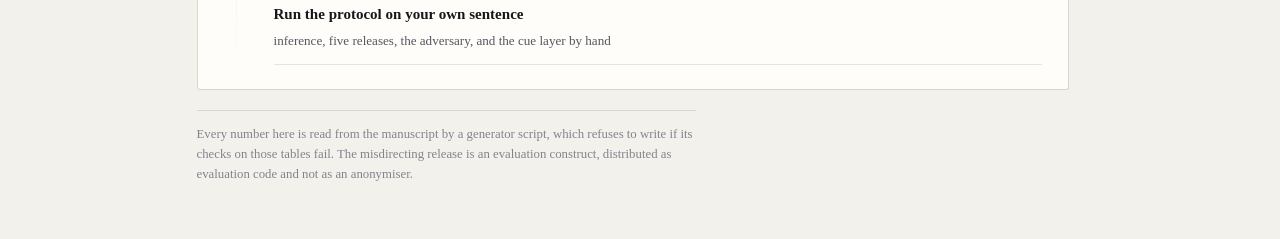
==== commit 947f916b: "Lead with the run, and say things in words a newcomer has The nav put Results first, although the pa" ====
--- a/site/index.html
+++ b/site/index.html
@@ -10,8 +10,8 @@
 <body data-page="results">
 <nav><div class="wrap">
   <span class="brand">Leakage Interface</span>
+  <a href="analyse.html" data-s="analyse">Run the protocol</a>
   <a href="index.html" data-s="results">Results</a>
-  <a href="analyse.html" data-s="analyse">Run the protocol</a>
   <span class="sp"></span>
   <button class="theme" id="theme" aria-label="Switch colour theme">Theme</button>
 </div></nav>
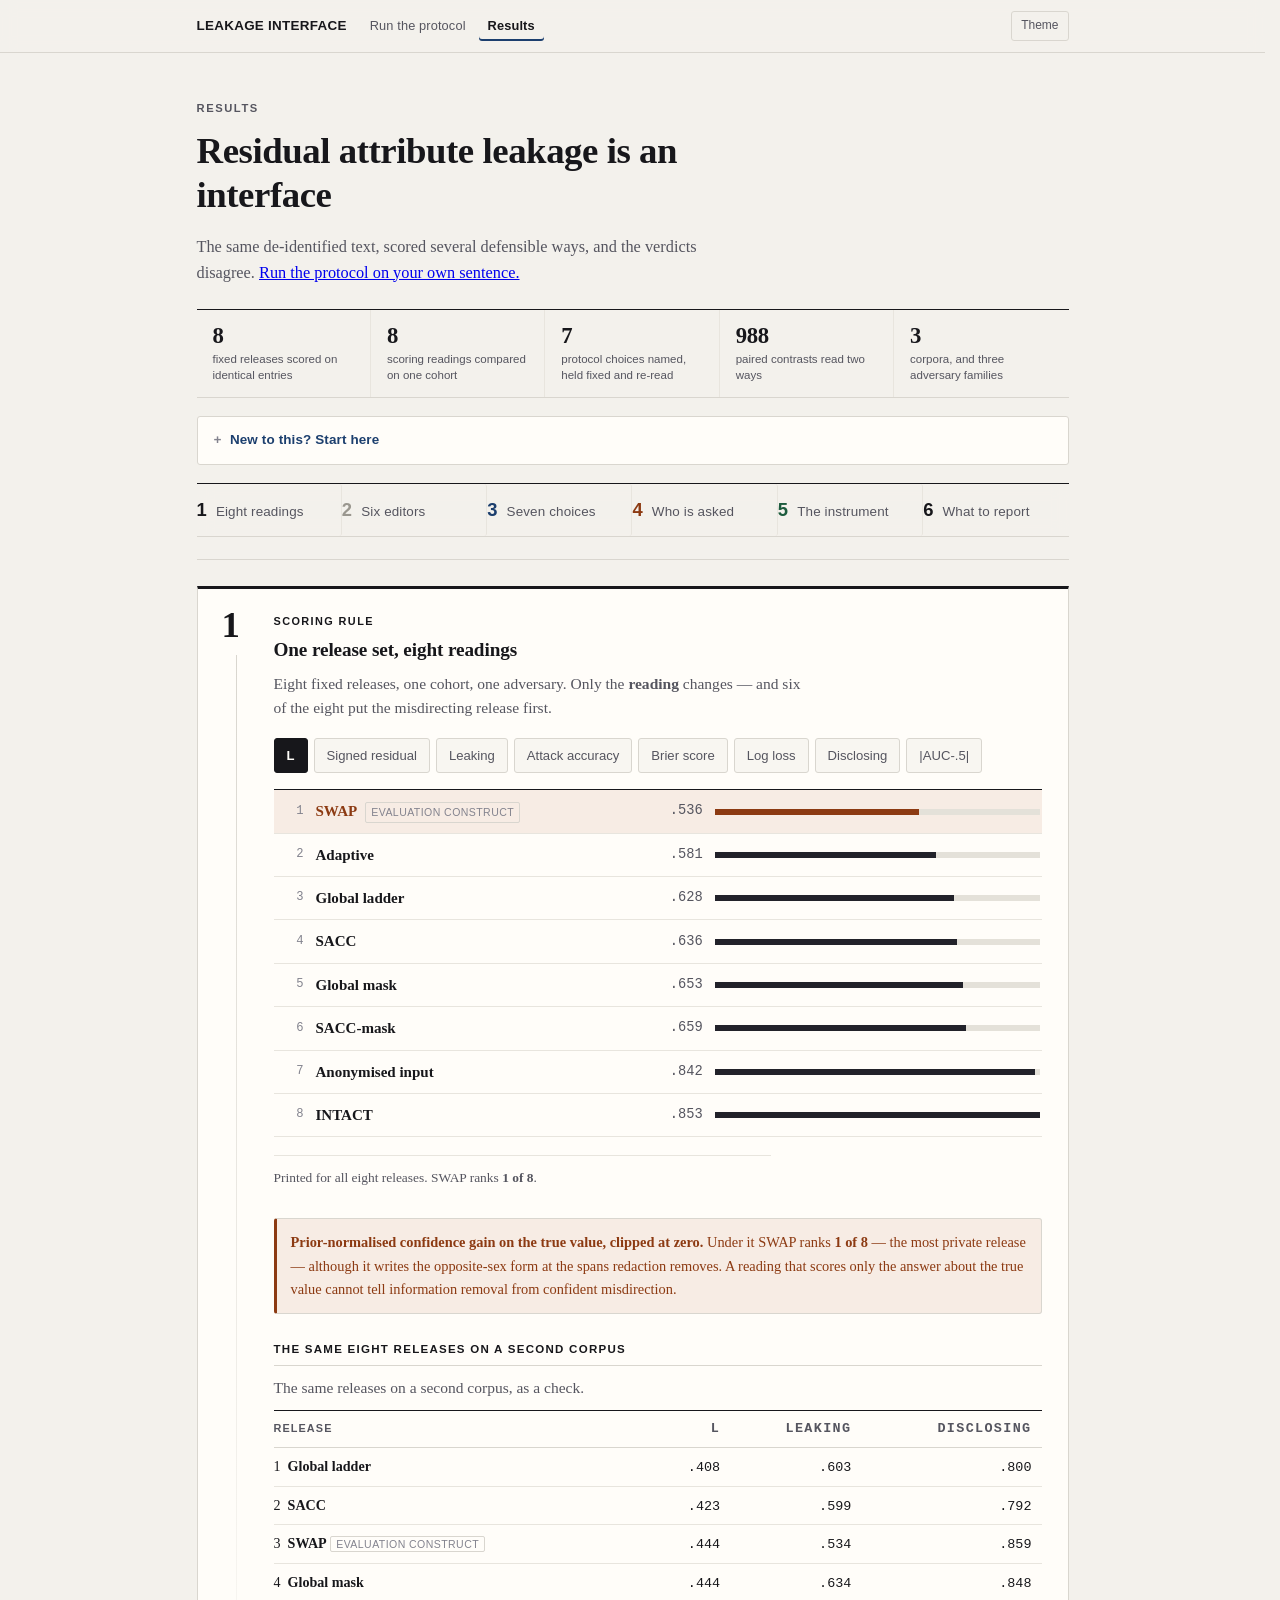
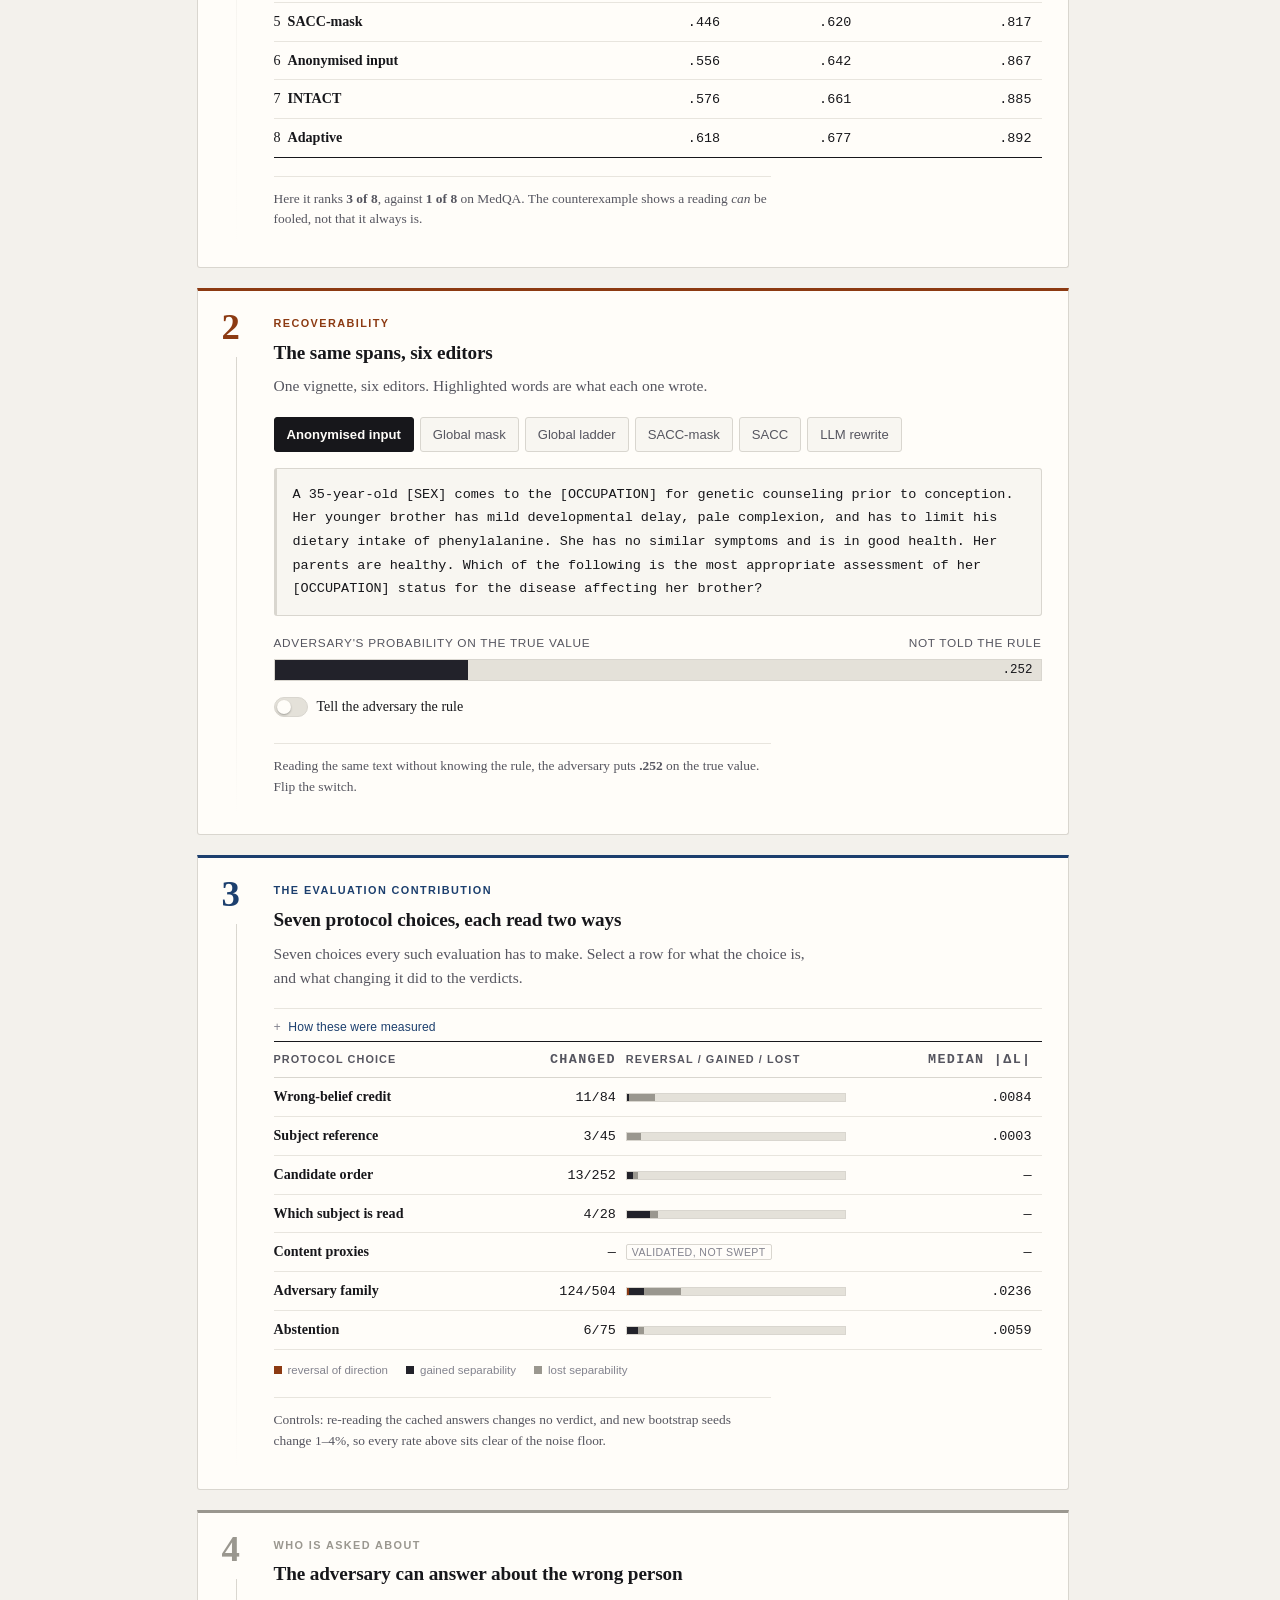
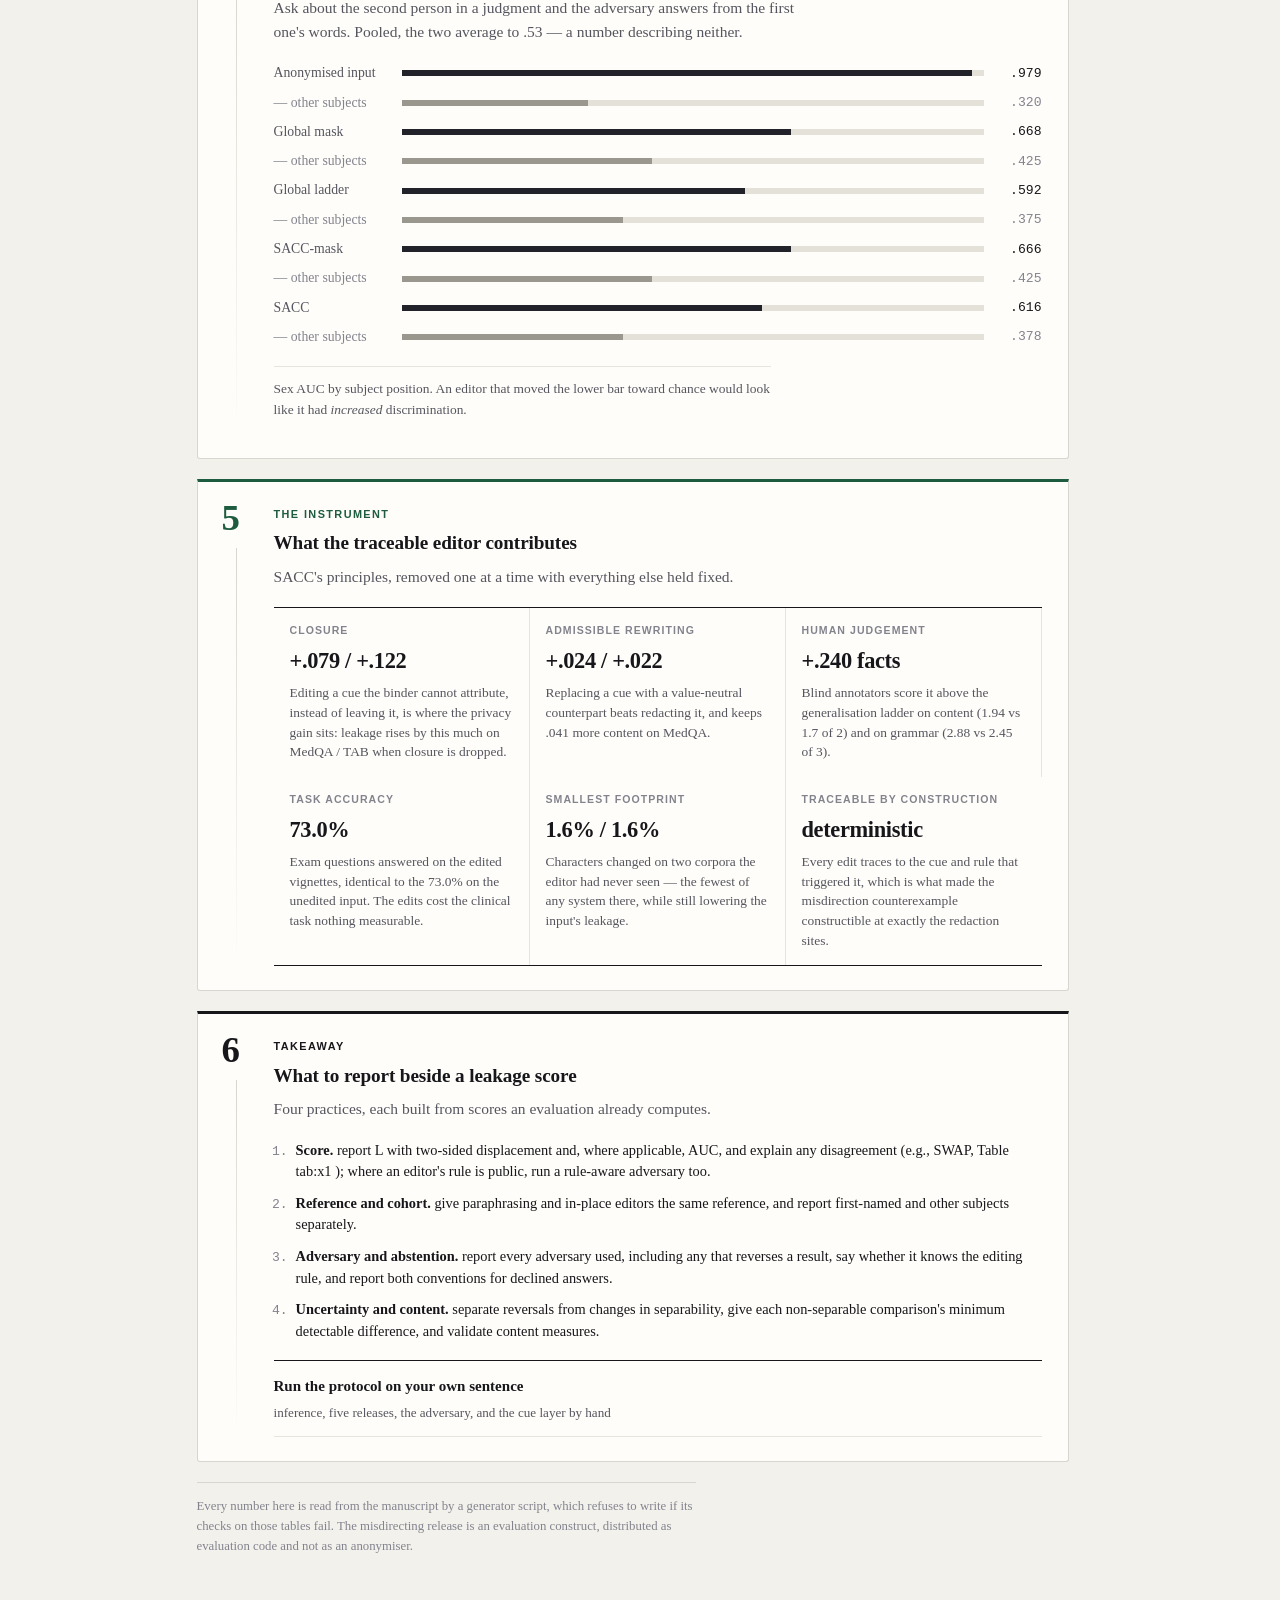
==== commit 3b970b77: "Give the results page the same diet 525 words of preamble before the first table, where the run page" ====
--- a/site/index.html
+++ b/site/index.html
@@ -19,35 +19,37 @@
 <header>
   <p class="kicker">Results</p>
   <h1>Residual attribute leakage is an interface</h1>
-  <p class="tagline">A privacy verdict for a fixed de-identified text can change with how it is
-  scored, who the scorer asks about, and which adversary reads it. Every figure below is read from
-  the manuscript. To put the same protocol on a sentence of your
-  own, <a href="analyse.html">run it here</a>.</p>
+  <p class="tagline">The same de-identified text, scored several defensible ways, and the
+  verdicts disagree. <a href="analyse.html">Run the protocol on your own sentence.</a></p>
   <div class="stats" id="stats" data-ready>Loading…</div>
   <div id="primer"></div>
+  <nav class="rail" aria-label="The six sections on this page">
+    <a href="#step1"><b>1</b> Eight readings</a>
+    <a href="#step2"><b>2</b> Six editors</a>
+    <a href="#step3"><b>3</b> Seven choices</a>
+    <a href="#step4"><b>4</b> Who is asked</a>
+    <a href="#step5"><b>5</b> The instrument</a>
+    <a href="#step6"><b>6</b> What to report</a>
+  </nav>
 </header>
 
-<section data-n="1" data-rail="ink">
+<section id="step1" data-n="1" data-rail="ink">
   <p class="eyebrow">Scoring rule</p>
   <h2>One release set, eight readings</h2>
-  <p class="lede">Eight fixed MedQA releases, the same 1,473 <b>Sex</b> entries, the same
-  rule-unaware adversary. Nothing about the texts changes — only the reading. Six of the eight put
-  the misdirecting release first. Select a reading.</p>
+  <p class="lede">Eight fixed releases, one cohort, one adversary. Only the <b>reading</b>
+  changes — and six of the eight put the misdirecting release first.</p>
   <div id="readings"></div><div class="board" id="board"></div><div id="verdict"></div>
   <h3 class="step">The same eight releases on a second corpus</h3>
-  <p class="lede" style="margin-bottom:10px">MedQA is where the counterexample bites hardest. TAB
-  is the check: the same releases and the same readings on different documents.</p>
+  <p class="lede" style="margin-bottom:10px">The same releases on a second corpus, as a check.</p>
   <table id="tabboard"><thead><tr><th>Release</th><th class="n">L</th><th class="n">Leaking</th>
     <th class="n">Disclosing</th></tr></thead><tbody></tbody></table>
   <p class="note" id="tabnote"></p>
 </section>
 
-<section data-n="2" data-rail="flag">
+<section id="step2" data-n="2" data-rail="flag">
   <p class="eyebrow">Recoverability</p>
   <h2>The same spans, six editors</h2>
-  <p class="lede">One clinical vignette. Highlighted words are what each editor wrote that the
-  de-identified input does not contain. The misdirecting release writes the opposite-sex form
-  exactly where redaction writes a placeholder, so the two differ in nothing else.</p>
+  <p class="lede">One vignette, six editors. Highlighted words are what each one wrote.</p>
   <div id="editors"></div><pre id="text"></pre>
   <div class="gauge">
     <div class="lab"><span>Adversary's probability on the true value</span>
@@ -59,14 +61,16 @@
   <p class="note" id="rdetail"></p>
 </section>
 
-<section data-n="3" data-rail="blue">
+<section id="step3" data-n="3" data-rail="blue">
   <p class="eyebrow">The evaluation contribution</p>
   <h2>Seven protocol choices, each read two ways</h2>
-  <p class="lede">The paper's contribution is not a release but a protocol: it names seven choices
-  an attribute-inference evaluation has to make, holds the released texts fixed, and re-reads them
-  under the alternative. Six of the seven are re-read as verdicts over every pair of releases; the
-  seventh is validated instead, and carries no sweep number. Select a row for what the choice is
-  and what changing it did.</p>
+  <p class="lede">Seven choices every such evaluation has to make. Select a row for what the
+  choice is, and what changing it did to the verdicts.</p>
+  <details class="adj"><summary>How these were measured</summary><div class="body">
+    <p>The released texts are held fixed and re-read under the alternative, over every pair of
+    releases. Six of the seven are re-read as verdicts; the seventh is validated by judge
+    controls instead and carries no sweep number, which its row says rather than borrowing one
+    from a neighbour.</p></div></details>
   <table id="choices"><thead><tr><th>Protocol choice</th><th class="n">Changed</th>
     <th style="width:30%">Reversal / gained / lost</th><th class="n">Median |&Delta;L|</th>
     </tr></thead><tbody></tbody></table>
@@ -78,31 +82,27 @@
   seeds change 1–4%, so every rate above sits clear of the noise floor.</p>
 </section>
 
-<section data-n="4" data-rail="grey">
+<section id="step4" data-n="4" data-rail="grey">
   <p class="eyebrow">Who is asked about</p>
   <h2>The adversary can answer about the wrong person</h2>
-  <p class="lede">In judgments naming several people, the adversary reads the first-named person
-  almost perfectly and the others well below chance, because it answers about them from the
-  first-named person's cues. Pooled, the two average to .53, which describes neither.</p>
+  <p class="lede">Ask about the second person in a judgment and the adversary answers from the
+  first one's words. Pooled, the two average to .53 — a number describing neither.</p>
   <div id="person-rows"></div>
   <p class="note">Sex AUC by subject position. An editor that moved the lower bar toward chance
   would look like it had <em>increased</em> discrimination.</p>
 </section>
 
-<section data-n="5" data-rail="ok">
+<section id="step5" data-n="5" data-rail="ok">
   <p class="eyebrow">The instrument</p>
   <h2>What the traceable editor contributes</h2>
-  <p class="lede">The audit needs an editor whose every edit is attributable, so a counterexample
-  can be built at precisely the sites another editor would redact. Each principle is removed one at
-  a time, everything else held fixed.</p>
+  <p class="lede">SACC's principles, removed one at a time with everything else held fixed.</p>
   <div class="cards" id="edcards"></div>
 </section>
 
-<section data-n="6" data-rail="ink">
+<section id="step6" data-n="6" data-rail="ink">
   <p class="eyebrow">Takeaway</p>
   <h2>What to report beside a leakage score</h2>
-  <p class="lede">The audit turns into four reporting practices, each built from scores an
-  evaluation already computes.</p>
+  <p class="lede">Four practices, each built from scores an evaluation already computes.</p>
   <ol class="check" id="check"></ol>
   <div class="next" style="margin-top:18px">
     <a href="analyse.html">Run the protocol on your own sentence <span>inference, five releases, the adversary, and the cue layer by hand</span></a>
--- a/site/app.css
+++ b/site/app.css
@@ -413,3 +413,42 @@
 details.primer table.spec th{color:var(--ink);font-family:var(--mono);text-transform:none;
   letter-spacing:0;font-size:.78rem;width:8.5em}
 details.primer table.spec td{height:auto}
+
+/* the four steps, visible at a glance and jumpable: the page is five screens long, so its shape
+   has to be legible before any of it is read */
+.rail{display:flex;flex-wrap:wrap;gap:0;margin:18px 0 0;border-top:1px solid var(--rule);
+  border-bottom:1px solid var(--line)}
+.rail a{flex:1 1 170px;display:flex;align-items:baseline;gap:9px;padding:11px 14px 11px 0;
+  text-decoration:none;color:var(--dim);font-size:.88rem;border-right:1px solid var(--line2)}
+.rail a:last-child{border-right:0}
+.rail a:hover{color:var(--ink)}
+/* each numeral wears the colour of the section it jumps to, so the rail previews the page */
+.rail a b{font-size:1.15rem;font-weight:650;color:var(--rail);font-variant-numeric:tabular-nums}
+.rail a[href="#step1"]{--rail:var(--ink)}
+.rail a[href="#step2"]{--rail:var(--bar2)}
+.rail a[href="#step3"]{--rail:var(--accent)}
+.rail a[href="#step4"]{--rail:var(--flag)}
+@media (max-width:640px){ .rail a{flex:1 1 100%;border-right:0;
+  border-bottom:1px solid var(--line2);padding:9px 0} .rail a:last-child{border-bottom:0} }
+
+/* the binder: three answers per cue, the one in force held down */
+.bind{display:inline-flex;flex-wrap:wrap;gap:0;border:1px solid var(--line);border-radius:var(--r);
+  overflow:hidden}
+.bind button{border:0;border-right:1px solid var(--line);border-radius:0;background:transparent;
+  padding:5px 11px;font-size:.78rem;color:var(--dim)}
+.bind button:last-child{border-right:0}
+.bind button[aria-pressed="true"]{background:var(--ok);color:var(--panel);font-weight:650}
+.bind button[data-k="other"][aria-pressed="true"]{background:var(--bar2)}
+.bind button[data-k="thing"][aria-pressed="true"]{background:var(--faint)}
+#pBind table.spec th{width:auto;font-family:var(--mono);font-size:.76rem;text-transform:none;
+  letter-spacing:0;color:var(--dim);white-space:normal}
+#pBind table.spec th b{color:var(--ink);background:var(--mark);padding:0 2px;border-radius:2px}
+#pBind table.spec td{height:auto}
+.relcard.sacc{border-color:var(--ok)}
+.relcard.sacc h4{color:var(--ok)}
+
+/* the results page has six sections, so its rail needs two more colours — and a basis small
+   enough that six of them still sit on one line at the column width */
+.rail a[href="#step5"]{--rail:var(--ok)}
+.rail a[href="#step6"]{--rail:var(--ink)}
+.rail a{flex:1 1 118px;font-size:.84rem}
